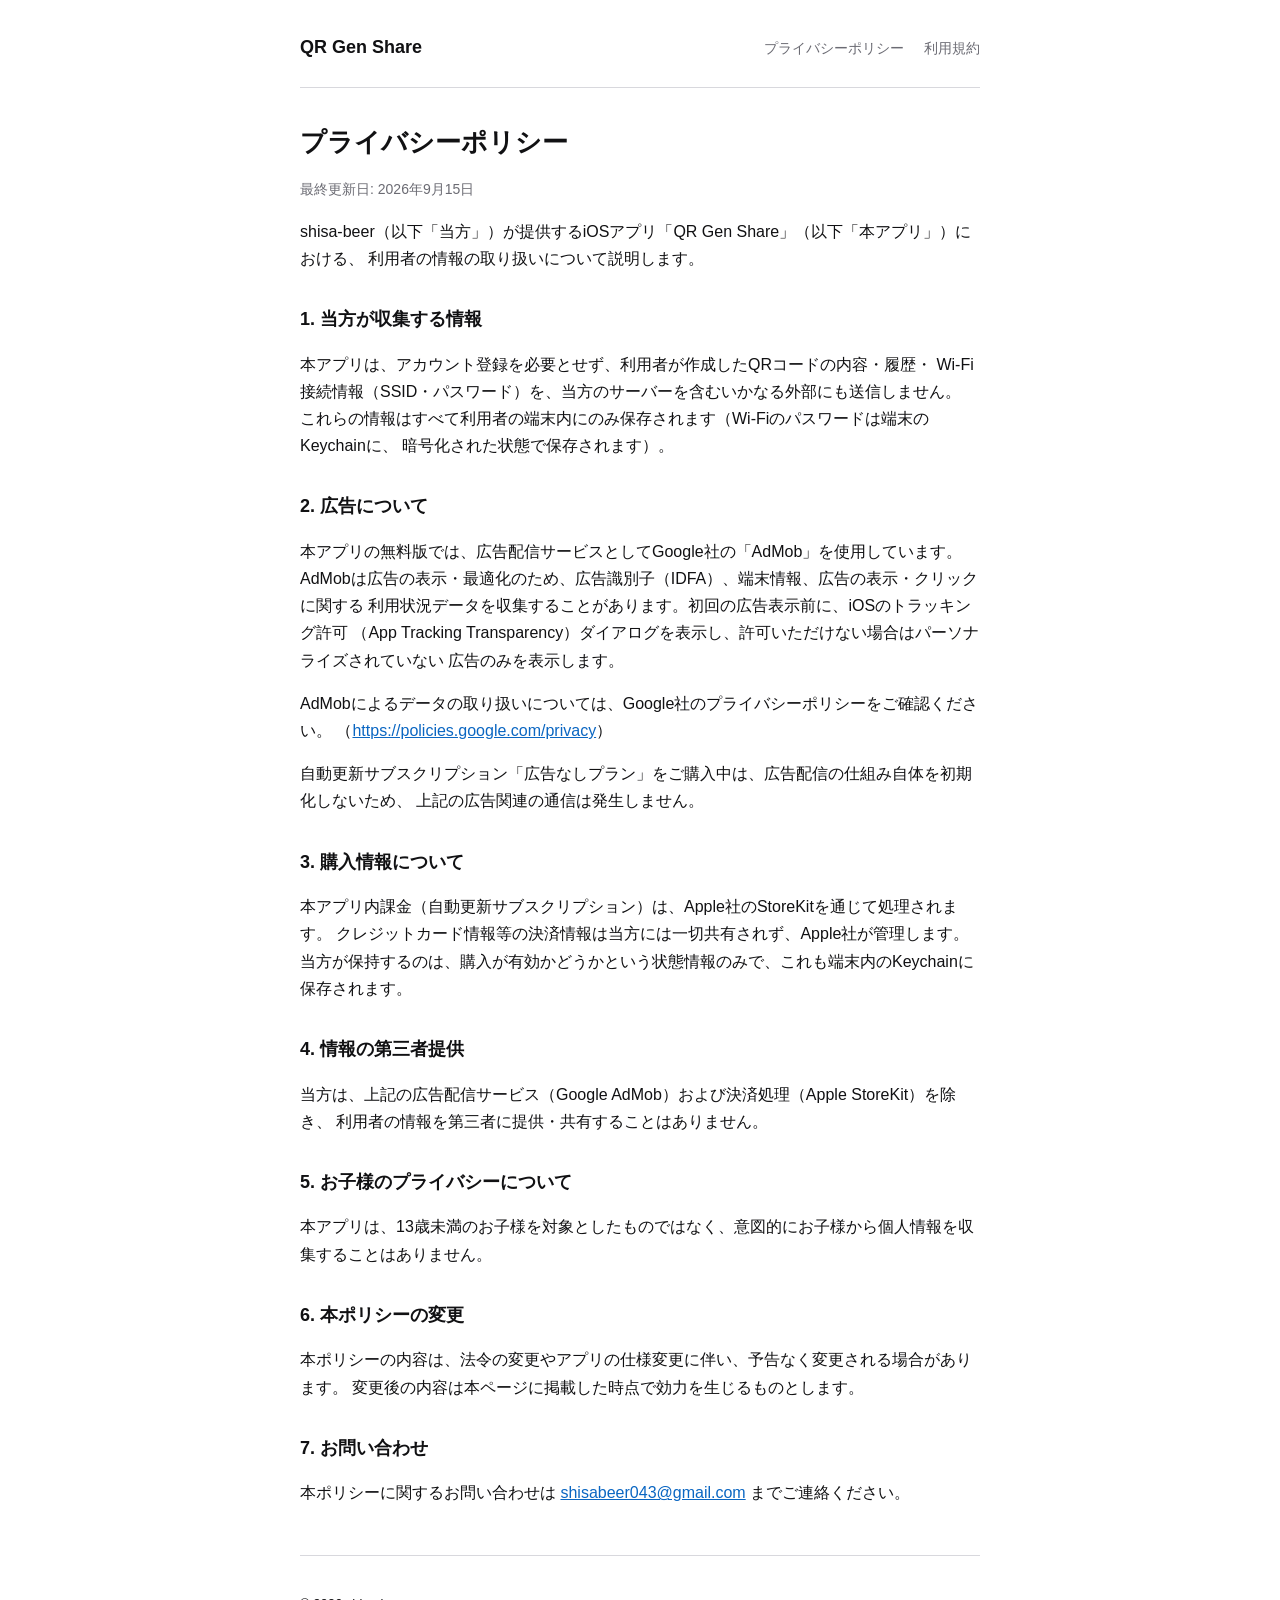
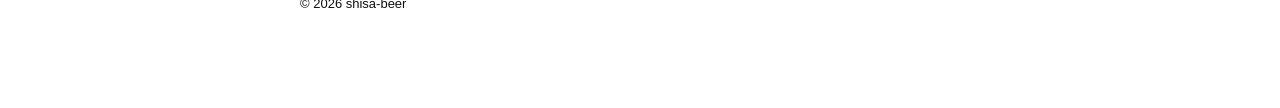
==== privacy.html @ a52d6a21 "add policy" ====
<!doctype html>
<html lang="ja">
<head>
  <meta charset="utf-8" />
  <meta name="viewport" content="width=device-width, initial-scale=1" />
  <title>プライバシーポリシー | QR Gen Share</title>
  <link rel="stylesheet" href="style.css" />
</head>
<body>
  <div class="wrap">
    <header class="site">
      <a class="brand" href="/">QR Gen Share</a>
      <nav class="site">
        <a href="/privacy.html">プライバシーポリシー</a>
        <a href="/terms.html">利用規約</a>
      </nav>
    </header>

    <main>
      <h1>プライバシーポリシー</h1>
      <p class="muted">最終更新日: 2026年9月15日</p>

      <p>
        shisa-beer（以下「当方」）が提供するiOSアプリ「QR Gen Share」（以下「本アプリ」）における、
        利用者の情報の取り扱いについて説明します。
      </p>

      <h2>1. 当方が収集する情報</h2>
      <p>
        本アプリは、アカウント登録を必要とせず、利用者が作成したQRコードの内容・履歴・
        Wi-Fi接続情報（SSID・パスワード）を、当方のサーバーを含むいかなる外部にも送信しません。
        これらの情報はすべて利用者の端末内にのみ保存されます（Wi-Fiのパスワードは端末のKeychainに、
        暗号化された状態で保存されます）。
      </p>

      <h2>2. 広告について</h2>
      <p>
        本アプリの無料版では、広告配信サービスとしてGoogle社の「AdMob」を使用しています。
        AdMobは広告の表示・最適化のため、広告識別子（IDFA）、端末情報、広告の表示・クリックに関する
        利用状況データを収集することがあります。初回の広告表示前に、iOSのトラッキング許可
        （App Tracking Transparency）ダイアログを表示し、許可いただけない場合はパーソナライズされていない
        広告のみを表示します。
      </p>
      <p>
        AdMobによるデータの取り扱いについては、Google社のプライバシーポリシーをご確認ください。
        （<a href="https://policies.google.com/privacy" target="_blank" rel="noopener">https://policies.google.com/privacy</a>）
      </p>
      <p>
        自動更新サブスクリプション「広告なしプラン」をご購入中は、広告配信の仕組み自体を初期化しないため、
        上記の広告関連の通信は発生しません。
      </p>

      <h2>3. 購入情報について</h2>
      <p>
        本アプリ内課金（自動更新サブスクリプション）は、Apple社のStoreKitを通じて処理されます。
        クレジットカード情報等の決済情報は当方には一切共有されず、Apple社が管理します。
        当方が保持するのは、購入が有効かどうかという状態情報のみで、これも端末内のKeychainに保存されます。
      </p>

      <h2>4. 情報の第三者提供</h2>
      <p>
        当方は、上記の広告配信サービス（Google AdMob）および決済処理（Apple StoreKit）を除き、
        利用者の情報を第三者に提供・共有することはありません。
      </p>

      <h2>5. お子様のプライバシーについて</h2>
      <p>
        本アプリは、13歳未満のお子様を対象としたものではなく、意図的にお子様から個人情報を収集することはありません。
      </p>

      <h2>6. 本ポリシーの変更</h2>
      <p>
        本ポリシーの内容は、法令の変更やアプリの仕様変更に伴い、予告なく変更される場合があります。
        変更後の内容は本ページに掲載した時点で効力を生じるものとします。
      </p>

      <h2>7. お問い合わせ</h2>
      <p>
        本ポリシーに関するお問い合わせは <a href="mailto:shisabeer043@gmail.com">shisabeer043@gmail.com</a> までご連絡ください。
      </p>
    </main>

    <footer class="site">
      <p>&copy; 2026 shisa-beer</p>
    </footer>
  </div>
</body>
</html>
---- style.css ----
:root {
  color-scheme: light dark;
  --bg: #ffffff;
  --text: #111113;
  --muted: #6b6b73;
  --accent: #0a66c2;
  --border: #d8d8dd;
}

@media (prefers-color-scheme: dark) {
  :root {
    --bg: #000000;
    --text: #f2f2f5;
    --muted: #9a9aa2;
    --accent: #4c9aff;
    --border: #39393d;
  }
}

* {
  box-sizing: border-box;
}

body {
  margin: 0;
  background: var(--bg);
  color: var(--text);
  font-family: -apple-system, BlinkMacSystemFont, "Hiragino Sans", "Yu Gothic", sans-serif;
  line-height: 1.7;
}

.wrap {
  max-width: 720px;
  margin: 0 auto;
  padding: 32px 20px 80px;
}

header.site {
  display: flex;
  justify-content: space-between;
  align-items: center;
  padding-bottom: 24px;
  border-bottom: 1px solid var(--border);
  margin-bottom: 32px;
}

header.site a.brand {
  font-weight: 700;
  font-size: 18px;
  color: var(--text);
  text-decoration: none;
}

nav.site a {
  color: var(--muted);
  text-decoration: none;
  margin-left: 16px;
  font-size: 14px;
}

nav.site a:hover {
  color: var(--accent);
}

h1 {
  font-size: 26px;
  margin-bottom: 8px;
}

h2 {
  font-size: 18px;
  margin-top: 32px;
}

p, li {
  color: var(--text);
}

.muted {
  color: var(--muted);
  font-size: 14px;
}

a {
  color: var(--accent);
}

footer.site {
  margin-top: 48px;
  padding-top: 24px;
  border-top: 1px solid var(--border);
  color: var(--muted);
  font-size: 13px;
}
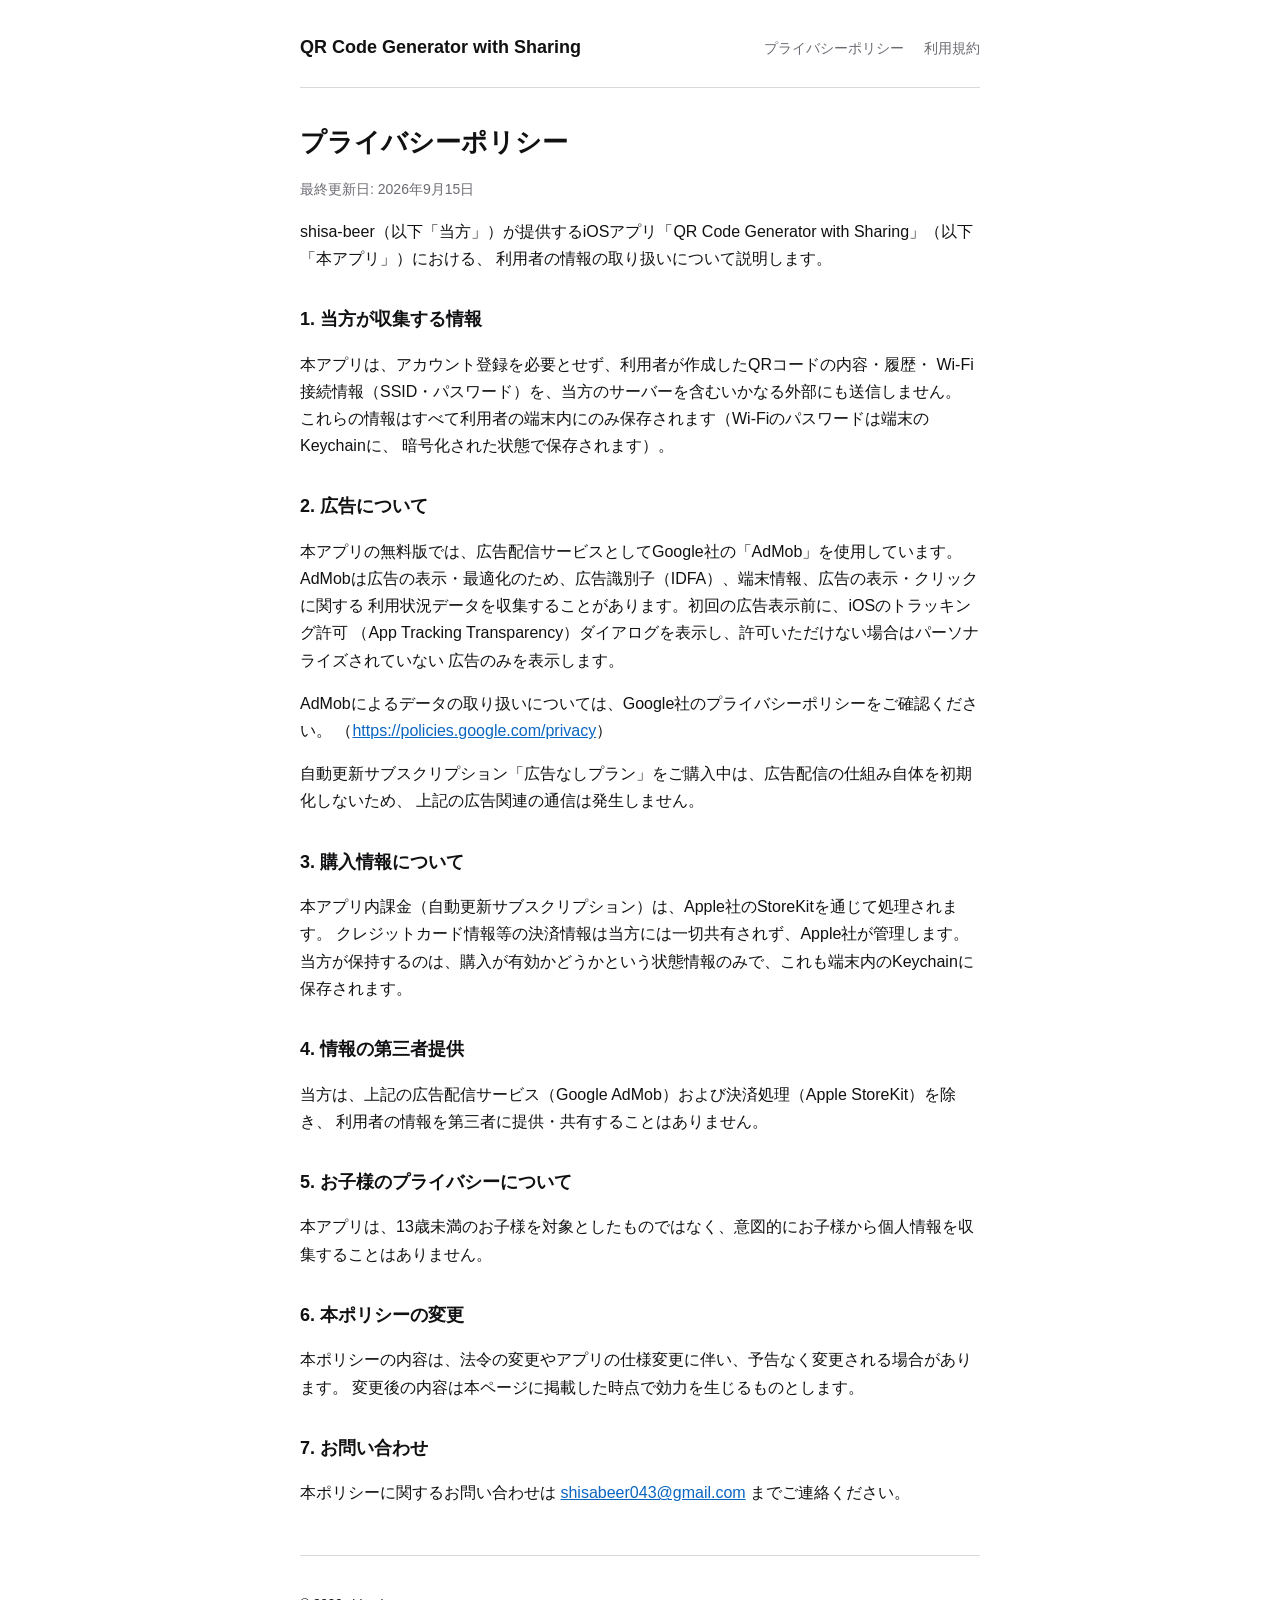
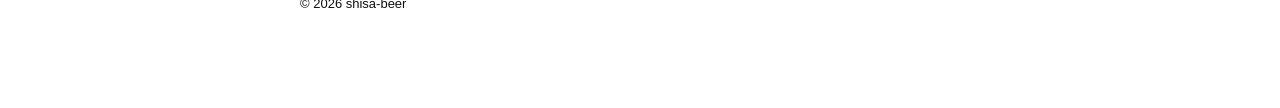
==== commit d0e9cb2c: "change app name" ====
--- a/privacy.html
+++ b/privacy.html
@@ -3,13 +3,13 @@
 <head>
   <meta charset="utf-8" />
   <meta name="viewport" content="width=device-width, initial-scale=1" />
-  <title>プライバシーポリシー | QR Gen Share</title>
+  <title>プライバシーポリシー | QR Code Generator with Sharing</title>
   <link rel="stylesheet" href="style.css" />
 </head>
 <body>
   <div class="wrap">
     <header class="site">
-      <a class="brand" href="/">QR Gen Share</a>
+      <a class="brand" href="/">QR Code Generator with Sharing</a>
       <nav class="site">
         <a href="/privacy.html">プライバシーポリシー</a>
         <a href="/terms.html">利用規約</a>
@@ -21,7 +21,7 @@
       <p class="muted">最終更新日: 2026年9月15日</p>
 
       <p>
-        shisa-beer（以下「当方」）が提供するiOSアプリ「QR Gen Share」（以下「本アプリ」）における、
+        shisa-beer（以下「当方」）が提供するiOSアプリ「QR Code Generator with Sharing」（以下「本アプリ」）における、
         利用者の情報の取り扱いについて説明します。
       </p>
 
